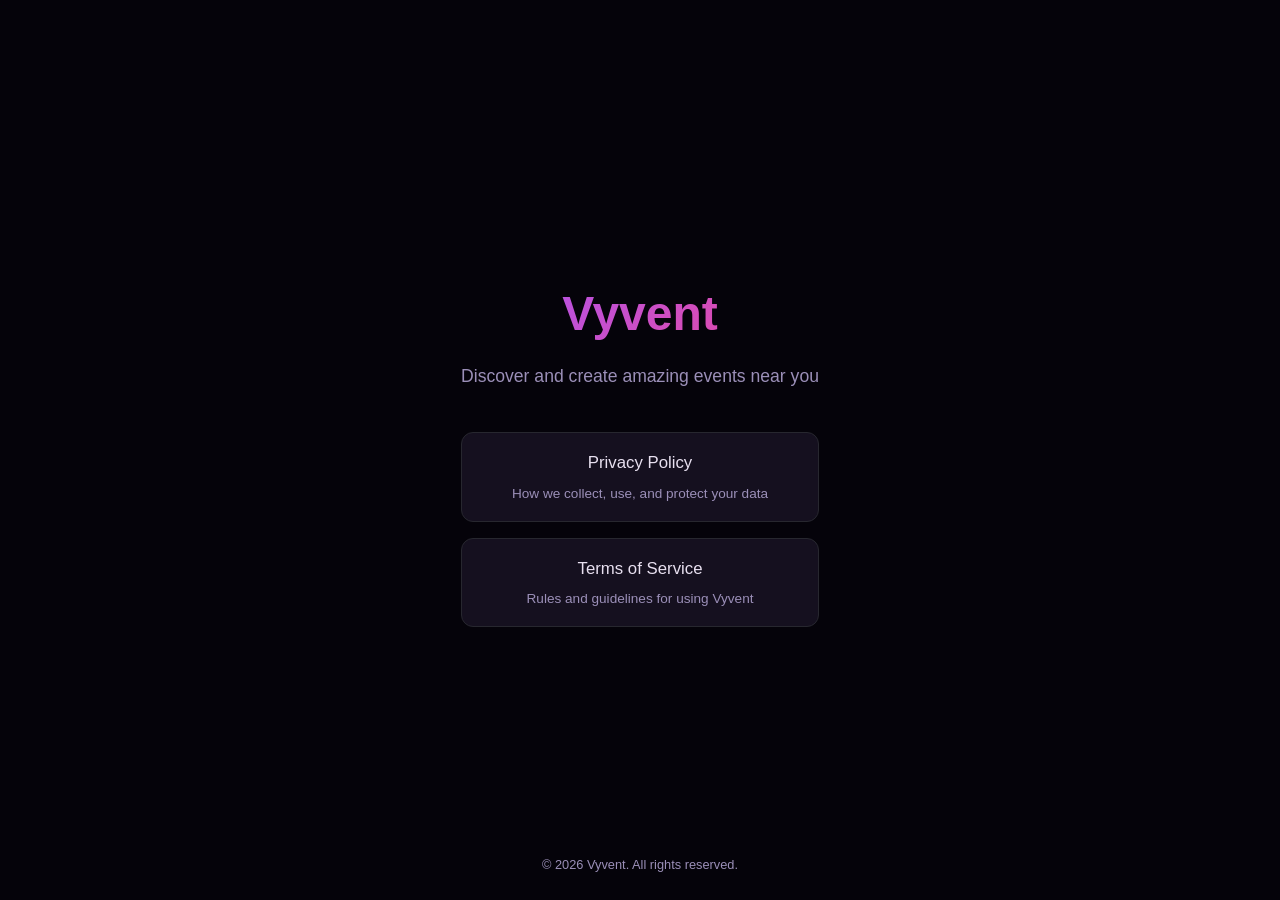
==== index.html @ 89a49886 "Initial legal pages" ====
<!DOCTYPE html>
<html lang="en">
<head>
    <meta charset="UTF-8">
    <meta name="viewport" content="width=device-width, initial-scale=1.0">
    <title>Vyvent — Legal</title>
    <style>
        :root { --bg: #05030A; --surface: #15101F; --text: #E8E0F0; --muted: #9B8FB8; --primary: #A855F7; --accent: #EC4899; --border: #27272F; }
        * { margin: 0; padding: 0; box-sizing: border-box; }
        body { font-family: -apple-system, BlinkMacSystemFont, 'Segoe UI', Roboto, sans-serif; background: var(--bg); color: var(--text); line-height: 1.7; min-height: 100vh; display: flex; align-items: center; justify-content: center; padding: 2rem 1rem; }
        .container { max-width: 500px; text-align: center; }
        .logo { font-size: 3rem; font-weight: 800; margin-bottom: 0.5rem; background: linear-gradient(135deg, var(--primary), var(--accent)); -webkit-background-clip: text; -webkit-text-fill-color: transparent; }
        .tagline { color: var(--muted); font-size: 1.1rem; margin-bottom: 2.5rem; }
        .links { display: flex; flex-direction: column; gap: 1rem; }
        .links a { display: block; padding: 1rem 1.5rem; background: var(--surface); border: 1px solid var(--border); border-radius: 12px; color: var(--text); text-decoration: none; font-weight: 500; font-size: 1.05rem; transition: border-color 0.2s, background 0.2s; }
        .links a:hover { border-color: var(--primary); background: #1a1228; }
        .links a span { display: block; color: var(--muted); font-size: 0.85rem; font-weight: 400; margin-top: 0.25rem; }
        footer { position: fixed; bottom: 1.5rem; left: 0; right: 0; text-align: center; color: var(--muted); font-size: 0.8rem; }
    </style>
</head>
<body>
    <div class="container">
        <div class="logo">Vyvent</div>
        <p class="tagline">Discover and create amazing events near you</p>
        <div class="links">
            <a href="privacy-policy.html">
                Privacy Policy
                <span>How we collect, use, and protect your data</span>
            </a>
            <a href="terms-of-service.html">
                Terms of Service
                <span>Rules and guidelines for using Vyvent</span>
            </a>
        </div>
    </div>
    <footer>&copy; 2026 Vyvent. All rights reserved.</footer>
</body>
</html>
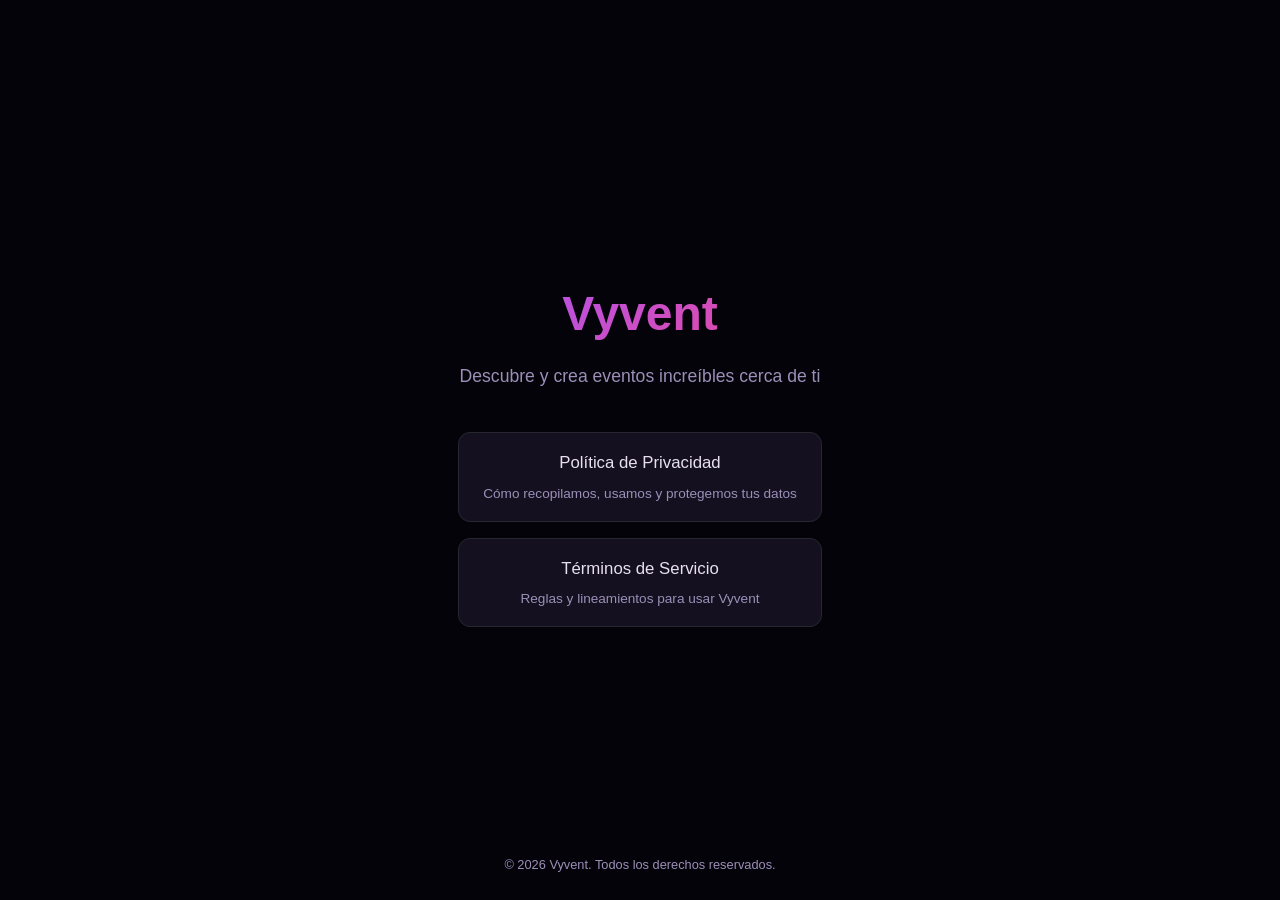
==== commit d1b3dbd8: "Documents translation" ====
--- a/index.html
+++ b/index.html
@@ -1,5 +1,5 @@
 <!DOCTYPE html>
-<html lang="en">
+<html lang="es">
 <head>
     <meta charset="UTF-8">
     <meta name="viewport" content="width=device-width, initial-scale=1.0">
@@ -21,18 +21,18 @@
 <body>
     <div class="container">
         <div class="logo">Vyvent</div>
-        <p class="tagline">Discover and create amazing events near you</p>
+        <p class="tagline">Descubre y crea eventos increíbles cerca de ti</p>
         <div class="links">
             <a href="privacy-policy.html">
-                Privacy Policy
-                <span>How we collect, use, and protect your data</span>
+                Política de Privacidad
+                <span>Cómo recopilamos, usamos y protegemos tus datos</span>
             </a>
             <a href="terms-of-service.html">
-                Terms of Service
-                <span>Rules and guidelines for using Vyvent</span>
+                Términos de Servicio
+                <span>Reglas y lineamientos para usar Vyvent</span>
             </a>
         </div>
     </div>
-    <footer>&copy; 2026 Vyvent. All rights reserved.</footer>
+    <footer>&copy; 2026 Vyvent. Todos los derechos reservados.</footer>
 </body>
 </html>
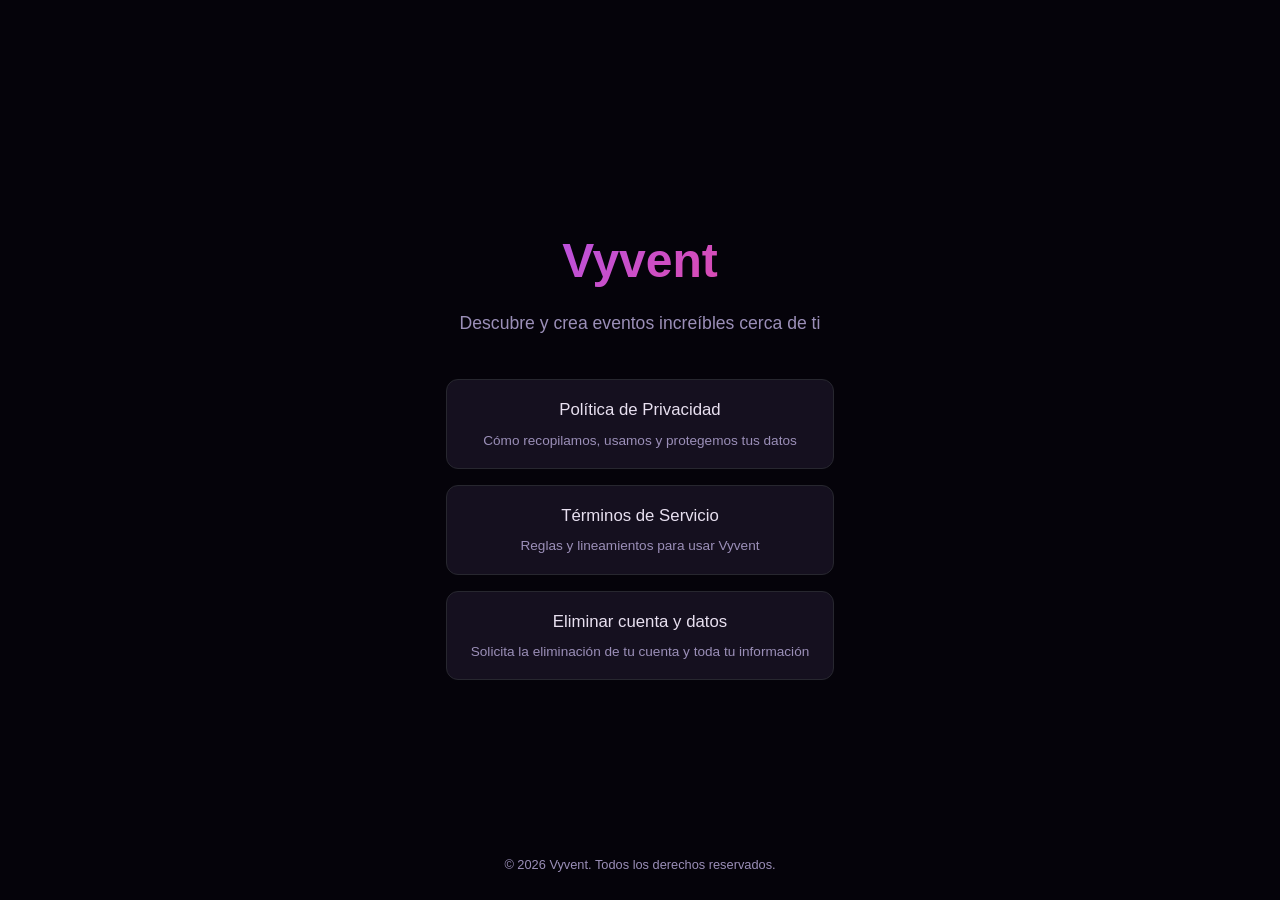
==== commit a30a15f2: "Delete account section" ====
--- a/index.html
+++ b/index.html
@@ -31,6 +31,10 @@
                 Términos de Servicio
                 <span>Reglas y lineamientos para usar Vyvent</span>
             </a>
+            <a href="delete-account.html">
+                Eliminar cuenta y datos
+                <span>Solicita la eliminación de tu cuenta y toda tu información</span>
+            </a>
         </div>
     </div>
     <footer>&copy; 2026 Vyvent. Todos los derechos reservados.</footer>
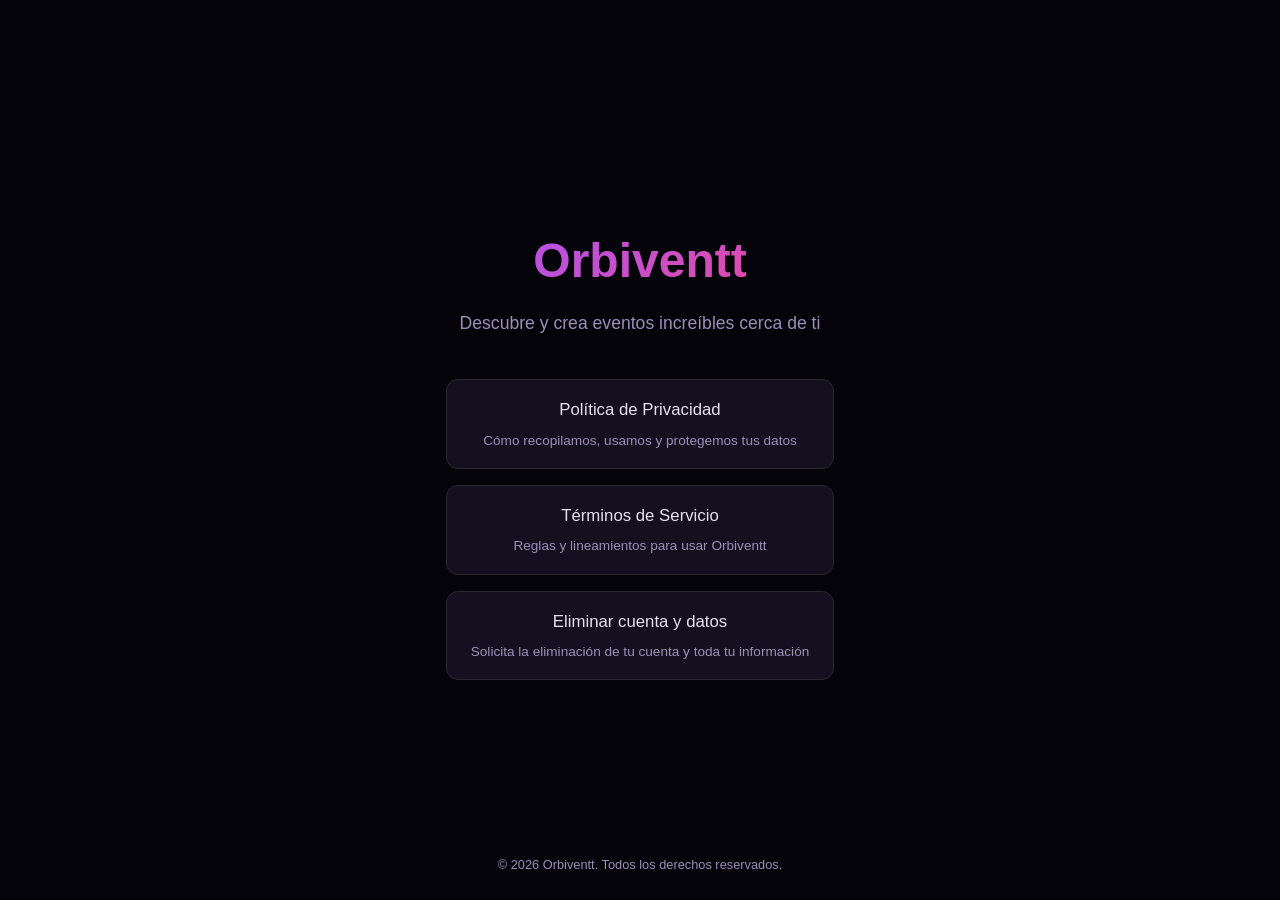
==== commit 08b34fa9: "Archive: abandoned Vyvent -> Orbiventt brand-string rename WIP Preserved verbatim from the uncommitt" ====
--- a/index.html
+++ b/index.html
@@ -3,7 +3,7 @@
 <head>
     <meta charset="UTF-8">
     <meta name="viewport" content="width=device-width, initial-scale=1.0">
-    <title>Vyvent — Legal</title>
+    <title>Orbiventt — Legal</title>
     <style>
         :root { --bg: #05030A; --surface: #15101F; --text: #E8E0F0; --muted: #9B8FB8; --primary: #A855F7; --accent: #EC4899; --border: #27272F; }
         * { margin: 0; padding: 0; box-sizing: border-box; }
@@ -20,7 +20,7 @@
 </head>
 <body>
     <div class="container">
-        <div class="logo">Vyvent</div>
+        <div class="logo">Orbiventt</div>
         <p class="tagline">Descubre y crea eventos increíbles cerca de ti</p>
         <div class="links">
             <a href="privacy-policy.html">
@@ -29,7 +29,7 @@
             </a>
             <a href="terms-of-service.html">
                 Términos de Servicio
-                <span>Reglas y lineamientos para usar Vyvent</span>
+                <span>Reglas y lineamientos para usar Orbiventt</span>
             </a>
             <a href="delete-account.html">
                 Eliminar cuenta y datos
@@ -37,6 +37,6 @@
             </a>
         </div>
     </div>
-    <footer>&copy; 2026 Vyvent. Todos los derechos reservados.</footer>
+    <footer>&copy; 2026 Orbiventt. Todos los derechos reservados.</footer>
 </body>
 </html>
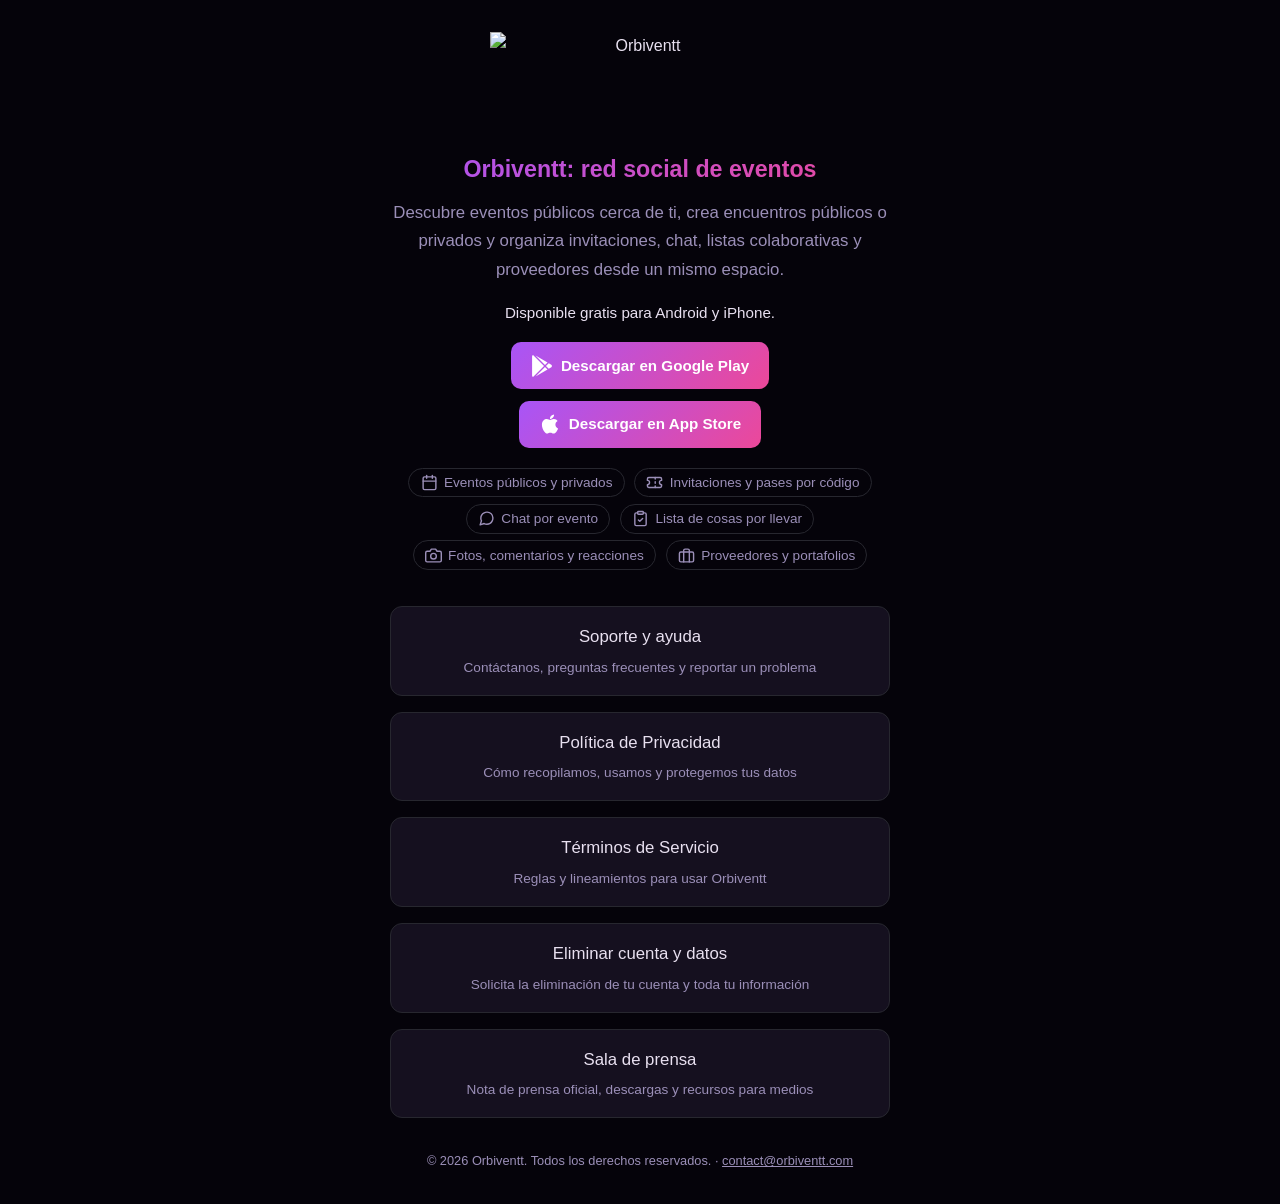
==== commit 363b4c09: "Parity: rebuild this repository as the Orbiventt DEV web mirror This repository stops being a frozen" ====
--- a/index.html
+++ b/index.html
@@ -1,28 +1,132 @@
 <!DOCTYPE html>
-<html lang="es">
+<html lang="es-MX">
 <head>
     <meta charset="UTF-8">
+    <meta http-equiv="Content-Security-Policy" content="default-src 'self'; script-src 'none'; style-src 'unsafe-inline'; img-src 'self'; font-src 'self'; connect-src 'none'; frame-src 'none'; object-src 'none'; base-uri 'self'; form-action 'none'">
+    <meta name="referrer" content="strict-origin-when-cross-origin">
     <meta name="viewport" content="width=device-width, initial-scale=1.0">
-    <title>Orbiventt — Legal</title>
+    <!-- ENV-SPECIFIC: deployment base path. Rewritten to "/" on promotion. -->
+    <base href="/vyvent-legal/">
+    <!-- ENV-SPECIFIC: DEV mirror only. Removed on promotion to production. -->
+    <meta name="robots" content="noindex">
+    <link rel="icon" type="image/png" sizes="96x96" href="favicon-96x96.png">
+    <link rel="shortcut icon" href="favicon.ico">
+    <link rel="apple-touch-icon" sizes="180x180" href="apple-touch-icon.png">
+    <title>Orbiventt | Red social de eventos para Android y iPhone</title>
+    <meta name="description" content="Orbiventt es una red social gratuita para descubrir, crear, organizar y compartir eventos públicos o privados. Disponible para Android y iPhone.">
+    <link rel="canonical" href="https://orbiventt.com/">
+
+    <meta property="og:type" content="website">
+    <meta property="og:locale" content="es_MX">
+    <meta property="og:site_name" content="Orbiventt">
+    <meta property="og:url" content="https://orbiventt.com/">
+    <meta property="og:title" content="Orbiventt | Red social de eventos para Android y iPhone">
+    <meta property="og:description" content="Orbiventt es una red social gratuita para descubrir, crear, organizar y compartir eventos públicos o privados. Disponible para Android y iPhone.">
+    <meta property="og:image" content="https://orbiventt.com/assets/orbiventt-logo.png">
+    <meta property="og:image:alt" content="Logotipo de Orbiventt">
+
+    <meta name="twitter:card" content="summary_large_image">
+    <meta name="twitter:title" content="Orbiventt | Red social de eventos para Android y iPhone">
+    <meta name="twitter:description" content="Orbiventt es una red social gratuita para descubrir, crear, organizar y compartir eventos públicos o privados. Disponible para Android y iPhone.">
+    <meta name="twitter:image" content="https://orbiventt.com/assets/orbiventt-logo.png">
+    <meta name="twitter:image:alt" content="Logotipo de Orbiventt">
+
+    <!-- Structured data: a data block, not executable script — the strict
+         script-src 'none' CSP does not apply to non-JS script types. -->
+    <script type="application/ld+json">
+    {
+      "@context": "https://schema.org",
+      "@graph": [
+        {
+          "@type": "Organization",
+          "@id": "https://orbiventt.com/#organization",
+          "name": "Orbiventt",
+          "url": "https://orbiventt.com/",
+          "email": "contact@orbiventt.com",
+          "logo": {
+            "@type": "ImageObject",
+            "@id": "https://orbiventt.com/#logo",
+            "url": "https://orbiventt.com/assets/orbiventt-logo.png"
+          }
+        },
+        {
+          "@type": "WebSite",
+          "@id": "https://orbiventt.com/#website",
+          "url": "https://orbiventt.com/",
+          "name": "Orbiventt",
+          "inLanguage": "es-MX",
+          "publisher": { "@id": "https://orbiventt.com/#organization" }
+        },
+        {
+          "@type": ["SoftwareApplication", "MobileApplication"],
+          "@id": "https://orbiventt.com/#app",
+          "name": "Orbiventt",
+          "url": "https://orbiventt.com/",
+          "description": "Red social gratuita dedicada a los eventos: descubre eventos públicos cerca de ti, crea encuentros públicos o privados y organiza invitaciones, chat del evento, listas colaborativas de cosas por llevar y proveedores desde un mismo espacio.",
+          "applicationCategory": "SocialNetworkingApplication",
+          "operatingSystem": "Android, iOS",
+          "inLanguage": "es-MX",
+          "isAccessibleForFree": true,
+          "offers": { "@type": "Offer", "price": "0", "priceCurrency": "MXN" },
+          "image": "https://orbiventt.com/assets/favicon.png",
+          "installUrl": [
+            "https://play.google.com/store/apps/details?id=com.vyvent.mobile",
+            "https://apps.apple.com/mx/app/orbiventt/id6788249586"
+          ],
+          "publisher": { "@id": "https://orbiventt.com/#organization" }
+        }
+      ]
+    }
+    </script>
     <style>
-        :root { --bg: #05030A; --surface: #15101F; --text: #E8E0F0; --muted: #9B8FB8; --primary: #A855F7; --accent: #EC4899; --border: #27272F; }
+        :root { --bg: #05030A; --surface: #15101F; --text: #E8E0F0; --muted: #9B8FB8; --primary: #A855F7; --accent: #EC4899; --accent-cyan: #22D3EE; --border: #27272F; }
         * { margin: 0; padding: 0; box-sizing: border-box; }
-        body { font-family: -apple-system, BlinkMacSystemFont, 'Segoe UI', Roboto, sans-serif; background: var(--bg); color: var(--text); line-height: 1.7; min-height: 100vh; display: flex; align-items: center; justify-content: center; padding: 2rem 1rem; }
-        .container { max-width: 500px; text-align: center; }
-        .logo { font-size: 3rem; font-weight: 800; margin-bottom: 0.5rem; background: linear-gradient(135deg, var(--primary), var(--accent)); -webkit-background-clip: text; -webkit-text-fill-color: transparent; }
-        .tagline { color: var(--muted); font-size: 1.1rem; margin-bottom: 2.5rem; }
+        body { font-family: -apple-system, BlinkMacSystemFont, 'Segoe UI', Roboto, sans-serif; background: var(--bg); color: var(--text); line-height: 1.7; min-height: 100vh; display: flex; padding: 2rem 1rem; }
+        .container { max-width: 500px; text-align: center; margin: auto; }
+        .logo { display: block; width: 300px; max-width: 78%; height: auto; margin: 0 auto 0.75rem; }
+        h1 { font-size: 1.45rem; font-weight: 600; margin-bottom: 0.6rem; background: linear-gradient(135deg, var(--primary), var(--accent)); -webkit-background-clip: text; -webkit-text-fill-color: transparent; }
+        .tagline { color: var(--muted); font-size: 1.05rem; margin-bottom: 1rem; }
+        .availability { color: var(--text); font-size: 0.95rem; margin-bottom: 1rem; }
+        .stores { display: flex; gap: 0.75rem; justify-content: center; flex-wrap: wrap; margin-bottom: 1.25rem; }
+        .stores a { display: inline-flex; align-items: center; justify-content: center; gap: 0.5rem; padding: 0.65rem 1.25rem; border-radius: 10px; text-decoration: none; font-weight: 600; font-size: 0.95rem; color: #fff; background: linear-gradient(135deg, var(--primary), var(--accent)); }
+        .stores a:hover { opacity: 0.9; }
+        .stores a svg { width: 22px; height: 22px; flex-shrink: 0; }
+        .features { list-style: none; display: flex; flex-wrap: wrap; justify-content: center; gap: 0.4rem 0.6rem; margin-bottom: 2.25rem; }
+        .features li { display: inline-flex; align-items: center; gap: 0.4rem; color: var(--muted); font-size: 0.85rem; border: 1px solid var(--border); border-radius: 999px; padding: 0.15rem 0.7rem; }
+        .features li svg { width: 17px; height: 17px; flex-shrink: 0; }
         .links { display: flex; flex-direction: column; gap: 1rem; }
         .links a { display: block; padding: 1rem 1.5rem; background: var(--surface); border: 1px solid var(--border); border-radius: 12px; color: var(--text); text-decoration: none; font-weight: 500; font-size: 1.05rem; transition: border-color 0.2s, background 0.2s; }
         .links a:hover { border-color: var(--primary); background: #1a1228; }
         .links a span { display: block; color: var(--muted); font-size: 0.85rem; font-weight: 400; margin-top: 0.25rem; }
-        footer { position: fixed; bottom: 1.5rem; left: 0; right: 0; text-align: center; color: var(--muted); font-size: 0.8rem; }
+        footer { text-align: center; color: var(--muted); font-size: 0.8rem; margin-top: 2rem; }
+        footer a { color: var(--muted); }
     </style>
 </head>
 <body>
-    <div class="container">
-        <div class="logo">Orbiventt</div>
-        <p class="tagline">Descubre y crea eventos increíbles cerca de ti</p>
-        <div class="links">
+    <main class="container">
+        <header>
+            <img class="logo" src="assets/orbiventt-logo.png" alt="Orbiventt" width="1398" height="493">
+            <h1>Orbiventt: red social de eventos</h1>
+            <p class="tagline">Descubre eventos públicos cerca de ti, crea encuentros públicos o privados y organiza invitaciones, chat, listas colaborativas y proveedores desde un mismo espacio.</p>
+            <p class="availability">Disponible gratis para Android y iPhone.</p>
+            <nav class="stores" aria-label="Descargar la aplicación">
+                <a href="https://play.google.com/store/apps/details?id=com.vyvent.mobile" rel="noopener"><svg viewBox="0 0 512 512" fill="currentColor" aria-hidden="true" focusable="false"><path d="M47 0C34 6.8 25.3 19.2 25.3 35.3v441.3c0 16.1 8.7 28.5 21.7 35.3l256.6-256L47 0zm278.3 234.3L104.6 13l280.8 161.2-60.1 60.1zm146.9-8.7-58.9-34.1-65.7 64.5 65.7 64.5 60.1-34.1c18-14.3 18-46.5-1.2-60.8zM104.6 499l280.8-161.2-60.1-60.1L104.6 499z"/></svg>Descargar en Google Play</a>
+                <a href="https://apps.apple.com/mx/app/orbiventt/id6788249586" rel="noopener"><svg viewBox="0 0 384 512" fill="currentColor" aria-hidden="true" focusable="false"><path d="M318.7 268.7c-.2-36.7 16.4-64.4 50-84.8-18.8-26.9-47.2-41.7-84.7-44.6-35.5-2.8-74.3 20.7-88.5 20.7-15 0-49.4-19.7-76.4-19.7C63.3 141.2 4 184.8 4 273.5q0 39.3 14.4 81.2c12.8 36.7 59 126.7 107.2 125.2 25.2-.6 43-17.9 75.8-17.9 31.8 0 48.3 17.9 76.4 17.9 48.6-.7 90.4-82.5 102.6-119.3-65.2-30.7-61.7-90-61.7-91.9zm-56.6-164.2c27.3-32.4 24.8-61.9 24-72.5-24.1 1.4-52 16.4-67.9 34.9-17.5 19.8-27.8 44.3-25.6 71.9 26.1 2 49.9-11.4 69.5-34.3z"/></svg>Descargar en App Store</a>
+            </nav>
+            <ul class="features" aria-label="Funciones principales">
+                <li><svg viewBox="0 0 24 24" fill="none" stroke="currentColor" stroke-width="2" stroke-linecap="round" stroke-linejoin="round" aria-hidden="true" focusable="false"><rect x="3" y="4" width="18" height="18" rx="2"/><line x1="16" y1="2" x2="16" y2="6"/><line x1="8" y1="2" x2="8" y2="6"/><line x1="3" y1="10" x2="21" y2="10"/></svg>Eventos públicos y privados</li>
+                <li><svg viewBox="0 0 24 24" fill="none" stroke="currentColor" stroke-width="2" stroke-linecap="round" stroke-linejoin="round" aria-hidden="true" focusable="false"><path d="M2 9a3 3 0 0 1 0 6v2a2 2 0 0 0 2 2h16a2 2 0 0 0 2-2v-2a3 3 0 0 1 0-6V7a2 2 0 0 0-2-2H4a2 2 0 0 0-2 2Z"/><path d="M13 5v2"/><path d="M13 11v2"/><path d="M13 17v2"/></svg>Invitaciones y pases por código</li>
+                <li><svg viewBox="0 0 24 24" fill="none" stroke="currentColor" stroke-width="2" stroke-linecap="round" stroke-linejoin="round" aria-hidden="true" focusable="false"><path d="M21 11.5a8.38 8.38 0 0 1-.9 3.8 8.5 8.5 0 0 1-7.6 4.7 8.38 8.38 0 0 1-3.8-.9L3 21l1.9-5.7a8.38 8.38 0 0 1-.9-3.8 8.5 8.5 0 0 1 4.7-7.6 8.38 8.38 0 0 1 3.8-.9h.5a8.48 8.48 0 0 1 8 8v.5z"/></svg>Chat por evento</li>
+                <li><svg viewBox="0 0 24 24" fill="none" stroke="currentColor" stroke-width="2" stroke-linecap="round" stroke-linejoin="round" aria-hidden="true" focusable="false"><path d="M16 4h2a2 2 0 0 1 2 2v14a2 2 0 0 1-2 2H6a2 2 0 0 1-2-2V6a2 2 0 0 1 2-2h2"/><rect x="8" y="2" width="8" height="4" rx="1" ry="1"/><path d="m9 14 2 2 4-4"/></svg>Lista de cosas por llevar</li>
+                <li><svg viewBox="0 0 24 24" fill="none" stroke="currentColor" stroke-width="2" stroke-linecap="round" stroke-linejoin="round" aria-hidden="true" focusable="false"><path d="M23 19a2 2 0 0 1-2 2H3a2 2 0 0 1-2-2V8a2 2 0 0 1 2-2h4l2-3h6l2 3h4a2 2 0 0 1 2 2z"/><circle cx="12" cy="13" r="4"/></svg>Fotos, comentarios y reacciones</li>
+                <li><svg viewBox="0 0 24 24" fill="none" stroke="currentColor" stroke-width="2" stroke-linecap="round" stroke-linejoin="round" aria-hidden="true" focusable="false"><rect x="2" y="7" width="20" height="14" rx="2" ry="2"/><path d="M16 21V5a2 2 0 0 0-2-2h-4a2 2 0 0 0-2 2v16"/></svg>Proveedores y portafolios</li>
+            </ul>
+        </header>
+        <nav class="links" aria-label="Información y ayuda">
+            <a href="support.html">
+                Soporte y ayuda
+                <span>Contáctanos, preguntas frecuentes y reportar un problema</span>
+            </a>
             <a href="privacy-policy.html">
                 Política de Privacidad
                 <span>Cómo recopilamos, usamos y protegemos tus datos</span>
@@ -35,8 +139,12 @@
                 Eliminar cuenta y datos
                 <span>Solicita la eliminación de tu cuenta y toda tu información</span>
             </a>
-        </div>
-    </div>
-    <footer>&copy; 2026 Orbiventt. Todos los derechos reservados.</footer>
+            <a href="prensa/">
+                Sala de prensa
+                <span>Nota de prensa oficial, descargas y recursos para medios</span>
+            </a>
+        </nav>
+        <footer>&copy; 2026 Orbiventt. Todos los derechos reservados. &middot; <a href="mailto:contact@orbiventt.com">contact@orbiventt.com</a></footer>
+    </main>
 </body>
 </html>
